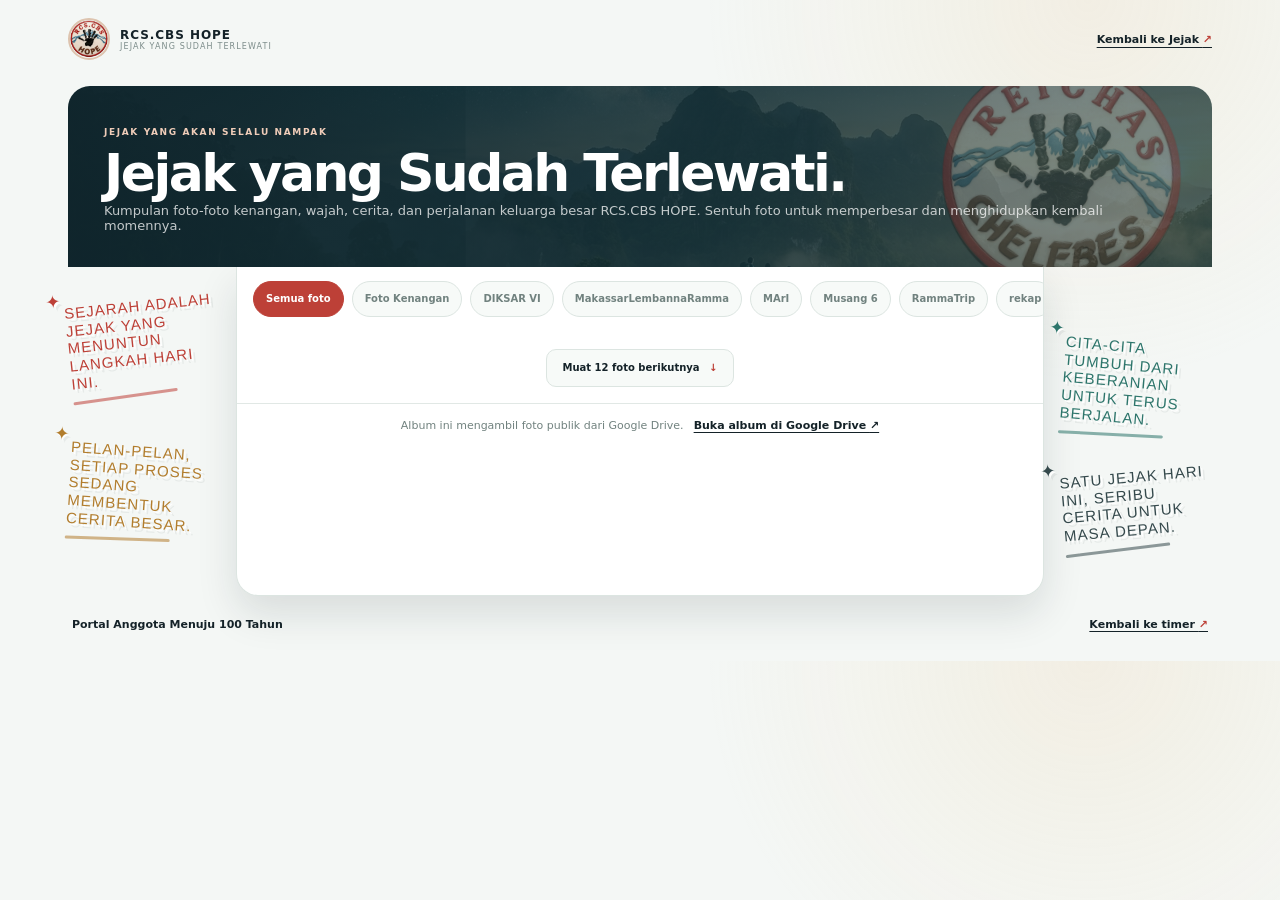
==== album.html @ d2d51b64 "Add files via upload" ====
<!doctype html>
<html lang="id">
  <head>
    <meta charset="UTF-8" />
    <meta name="viewport" content="width=device-width, initial-scale=1.0, viewport-fit=cover" />
    <meta name="theme-color" content="#10262d" />
    <meta name="description" content="Jejak yang Sudah Terlewati — kumpulan foto-foto kenangan RCS.CBS HOPE." />
    <link rel="icon" href="logo-transparent-256.png" />
    <link rel="stylesheet" href="album.css?v=12" />
    <title>Jejak yang Sudah Terlewati — RCS.CBS HOPE</title>
  </head>
  <body>
    <main class="memory-album">
      <header class="album-topbar">
        <a class="album-brand" href="jejak.html" aria-label="Kembali ke Jejak RCS.CBS HOPE">
          <img src="logo-transparent-256.png" alt="" />
          <span><b>RCS.CBS HOPE</b><small>JEJAK YANG SUDAH TERLEWATI</small></span>
        </a>
        <a class="album-back" href="jejak.html">Kembali ke Jejak <b>↗</b></a>
      </header>

      <section class="album-intro" aria-labelledby="albumTitle">
        <img class="album-logo-watermark" src="logo-album-transparent.png" alt="" aria-hidden="true" />
        <span class="album-kicker">JEJAK YANG AKAN SELALU NAMPAK</span>
        <h1 id="albumTitle">Jejak yang Sudah Terlewati.</h1>
        <p>Kumpulan foto-foto kenangan, wajah, cerita, dan perjalanan keluarga besar RCS.CBS HOPE. Sentuh foto untuk memperbesar dan menghidupkan kembali momennya.</p>
      </section>

      <div class="album-stage">
        <aside class="quote-rail quote-rail-left" aria-label="Quote sejarah dan proses">
          <p class="graffiti-note graffiti-coral">Sejarah adalah jejak yang menuntun langkah hari ini.</p>
          <p class="graffiti-note graffiti-gold">Pelan-pelan, setiap proses sedang membentuk cerita besar.</p>
        </aside>

        <section class="album-frame" aria-label="Foto kenangan dari Google Drive">
          <div class="album-controls" id="albumControls" aria-label="Filter album foto"></div>
          <div class="album-gallery" id="albumGallery" aria-live="polite">
            <p class="album-loading">Membuka jejak foto kenangan…</p>
          </div>
          <button class="load-more" id="loadMorePhotos" type="button" hidden>Muat foto berikutnya <b>↓</b></button>
          <div class="album-fallback">
            <span>Album ini mengambil foto publik dari Google Drive.</span>
            <a href="https://drive.google.com/drive/folders/15IBVf9YLB7yMwT5Z3ZABObT-MFMiNfrM?usp=drive_link" target="_blank" rel="noopener noreferrer">Buka album di Google Drive <b>↗</b></a>
          </div>
        </section>

        <aside class="quote-rail quote-rail-right" aria-label="Quote cita-cita dan masa depan">
          <p class="graffiti-note graffiti-teal">Cita-cita tumbuh dari keberanian untuk terus berjalan.</p>
          <p class="graffiti-note graffiti-ink">Satu jejak hari ini, seribu cerita untuk masa depan.</p>
        </aside>
      </div>

      <footer class="album-footer">
        <span>Portal Anggota Menuju 100 Tahun</span>
        <a href="jejak.html">Kembali ke timer <b>↗</b></a>
      </footer>
    </main>
    <div class="album-lightbox" id="albumLightbox" hidden role="dialog" aria-modal="true" aria-label="Perbesar foto kenangan">
      <button class="lightbox-close" id="lightboxClose" type="button" aria-label="Tutup foto">×</button>
      <button class="lightbox-nav lightbox-prev" id="lightboxPrev" type="button" aria-label="Foto sebelumnya">‹</button>
      <figure>
        <img id="lightboxImage" alt="" />
        <figcaption id="lightboxCaption"></figcaption>
      </figure>
      <button class="lightbox-nav lightbox-next" id="lightboxNext" type="button" aria-label="Foto berikutnya">›</button>
      <a class="lightbox-original" id="lightboxOriginal" target="_blank" rel="noopener noreferrer">Buka foto asli <b>↗</b></a>
    </div>
    <script src="album-data.js"></script>
    <script src="album.js"></script>
  </body>
</html>
---- album.css ----
:root{--ink:#142228;--muted:#71827f;--paper:#f4f7f5;--dark:#10262d;--gold:#e8c892;--coral:#f0a995}*{box-sizing:border-box}body{margin:0;background:radial-gradient(circle at 85% 0%,rgba(232,200,146,.18),transparent 30%),var(--paper);color:var(--ink);font-family:Inter,ui-sans-serif,system-ui,-apple-system,BlinkMacSystemFont,"Segoe UI",sans-serif}.memory-album{width:min(100%,1180px);margin:0 auto;padding:18px 18px 30px}.album-topbar{display:flex;align-items:center;justify-content:space-between;gap:18px;margin-bottom:26px}.album-brand{display:flex;align-items:center;gap:10px;color:var(--ink);text-decoration:none}.album-brand img{width:42px;height:42px;object-fit:cover;border-radius:50%;border:2px solid #ddc4af}.album-brand b,.album-brand small{display:block}.album-brand b{font-size:12px;letter-spacing:.08em}.album-brand small{color:#7d8d8b;font-size:8px;letter-spacing:.14em}.album-back{color:var(--ink);font-size:11px;font-weight:800;text-underline-offset:4px}.album-back b,.album-footer b{color:#bd4037}.album-intro{padding:34px 36px;border-radius:22px 22px 0 0;color:#fff;background:linear-gradient(110deg,rgba(16,38,45,.96),rgba(23,57,64,.75)),url("jejak-universe.jpg") center/cover}.album-kicker{color:#f0cdb9;font-size:9px;font-weight:850;letter-spacing:.18em}.album-intro h1{margin:8px 0 4px;font-size:clamp(30px,5vw,52px);line-height:1;letter-spacing:-.05em}.album-intro p{margin:0;color:rgba(255,255,255,.75);font-size:13px}.album-stage{display:grid;grid-template-columns:150px minmax(0,1fr) 150px;gap:18px;align-items:stretch}.album-frame{grid-column:2;overflow:hidden;border:1px solid #dce5e1;border-top:0;border-radius:0 0 22px 22px;background:#fff;box-shadow:0 18px 40px rgba(20,34,40,.12)}.album-frame iframe{display:block;width:100%;height:620px;border:0;background:#fff}.album-fallback{display:flex;align-items:center;justify-content:center;gap:10px;padding:15px 18px;border-top:1px solid #e1e8e5;color:var(--muted);font-size:11px}.album-fallback a{color:var(--ink);font-weight:800;text-underline-offset:3px}.quote-rail{display:flex;flex-direction:column;justify-content:space-around;gap:30px;padding:22px 0 46px}.quote-rail-right{padding-top:72px}.graffiti-note{position:relative;margin:0;font-family:Impact,"Arial Black",sans-serif;font-size:15px;line-height:1.18;letter-spacing:.07em;text-transform:uppercase;transform:rotate(-4deg);text-shadow:2px 2px 0 rgba(255,255,255,.9),4px 4px 0 rgba(20,34,40,.06)}.graffiti-note::before{content:"✦";position:absolute;left:-18px;top:-14px;font-family:Georgia,serif;font-size:18px}.graffiti-note::after{content:"";display:block;width:70%;height:3px;margin-top:8px;border-radius:99px;background:currentColor;opacity:.55;transform:rotate(-2deg)}.graffiti-coral{color:#bd4037;transform:rotate(-6deg)}.graffiti-gold{color:#b27d2d;transform:rotate(4deg)}.graffiti-teal{color:#2d756b;transform:rotate(5deg)}.graffiti-ink{color:#35494c;transform:rotate(-5deg)}.album-footer{display:flex;align-items:center;justify-content:space-between;gap:16px;padding:22px 4px 0;color:var(--muted);font-size:11px}.album-footer span{font-weight:750;color:var(--ink)}.album-footer a{color:var(--ink);font-weight:800;text-underline-offset:3px}@media(max-width:700px){.memory-album{padding:10px 12px 22px}.album-topbar{margin-bottom:18px}.album-back{font-size:10px}.album-intro{padding:26px 18px 24px;border-radius:18px 18px 0 0}.album-intro h1{font-size:31px}.album-intro p{font-size:11px;line-height:1.45}.album-stage{display:block}.quote-rail{display:none}.album-frame{border-radius:0 0 18px 18px}.album-frame iframe{height:68vh;min-height:470px}.album-fallback{align-items:flex-start;flex-direction:column;gap:5px;padding:13px 16px}.album-footer{align-items:flex-start;flex-direction:column;padding:18px 3px 0}}

.album-controls{display:flex;gap:8px;padding:14px 16px 0;overflow-x:auto;scrollbar-width:thin;background:#fff}.album-filter{flex:0 0 auto;min-height:36px;padding:0 12px;border:1px solid #dce5e1;border-radius:999px;background:#f7faf8;color:var(--muted);font:800 10px/1 Inter,ui-sans-serif,system-ui,sans-serif;white-space:nowrap}.album-filter.is-active{border-color:#bd4037;background:#bd4037;color:#fff}.album-gallery{display:grid;grid-template-columns:repeat(3,minmax(0,1fr));gap:12px;padding:16px;max-height:620px;overflow:auto;background:#fff}.album-loading{grid-column:1/-1;margin:0;padding:70px 16px;text-align:center;color:var(--muted);font-size:12px}.album-photo{display:block;min-width:0;padding:0;border:1px solid #e1e8e5;border-radius:12px;background:#f4f7f5;color:var(--ink);overflow:hidden;text-align:left;cursor:zoom-in;box-shadow:0 5px 14px rgba(20,34,40,.05);transition:transform .18s ease,box-shadow .18s ease}.album-photo:hover,.album-photo:focus-visible{transform:translateY(-3px);box-shadow:0 12px 22px rgba(20,34,40,.13);outline:2px solid rgba(189,64,55,.35);outline-offset:2px}.album-photo img{display:block;width:100%;aspect-ratio:4/3;object-fit:cover;background:#e7ece9}.album-photo span{display:block;min-height:28px;padding:8px 9px 10px;color:var(--ink);font-size:10px;font-weight:750;line-height:1.3;overflow-wrap:anywhere}.album-lightbox{position:fixed;inset:0;z-index:20;display:grid;place-items:center;padding:42px 70px 62px;background:rgba(7,18,22,.9);backdrop-filter:blur(10px)}.album-lightbox[hidden]{display:none}.album-lightbox figure{display:grid;justify-items:center;gap:10px;max-width:min(1100px,90vw);max-height:84vh;margin:0;overflow:auto}.album-lightbox img{display:block;max-width:88vw;max-height:76vh;border:1px solid rgba(232,200,146,.65);border-radius:12px;object-fit:contain;cursor:zoom-in;box-shadow:0 18px 55px rgba(0,0,0,.35);transition:transform .2s ease}.album-lightbox img.is-zoomed{max-width:none;max-height:none;transform:scale(1.65);cursor:zoom-out}.album-lightbox figcaption{color:rgba(255,255,255,.8);font-size:11px;text-align:center}.lightbox-close,.lightbox-nav{position:absolute;z-index:1;border:1px solid rgba(255,255,255,.25);background:rgba(255,255,255,.1);color:#fff;cursor:pointer}.lightbox-close{top:16px;right:18px;width:42px;height:42px;border-radius:50%;font-size:28px;line-height:1}.lightbox-nav{top:50%;width:46px;height:56px;margin-top:-28px;border-radius:12px;font-size:40px;line-height:1}.lightbox-prev{left:16px}.lightbox-next{right:16px}.lightbox-original{position:absolute;bottom:18px;left:50%;transform:translateX(-50%);color:#f6dda4;font-size:11px;font-weight:800;text-underline-offset:4px;white-space:nowrap}.lightbox-original b{color:#f0a995}body.is-lightbox-open{overflow:hidden}@media(max-width:700px){.album-controls{padding:12px 12px 0}.album-gallery{grid-template-columns:repeat(2,minmax(0,1fr));gap:9px;max-height:68vh;min-height:470px;padding:12px}.album-photo{border-radius:10px}.album-photo span{padding:7px 8px 9px;font-size:9px}.album-lightbox{padding:52px 12px 58px}.album-lightbox figure{max-width:100%;max-height:82vh}.album-lightbox img{max-width:94vw;max-height:72vh;border-radius:9px}.album-lightbox img.is-zoomed{transform:scale(1.35)}.lightbox-close{top:12px;right:12px}.lightbox-prev{left:8px}.lightbox-next{right:8px}.lightbox-original{bottom:14px}}
@media(prefers-reduced-motion:reduce){.album-photo,.album-lightbox img{transition:none}}

.album-card{min-width:0;border:1px solid #e1e8e5;border-radius:12px;background:#f4f7f5;overflow:hidden;box-shadow:0 5px 14px rgba(20,34,40,.05)}.album-card .album-photo{width:100%;border:0;border-radius:0;box-shadow:none}.album-card .album-photo:hover,.album-card .album-photo:focus-visible{transform:none;box-shadow:none;outline:2px solid rgba(189,64,55,.35);outline-offset:-2px}.album-whatsapp{display:flex;width:100%;align-items:center;justify-content:center;gap:5px;min-height:32px;padding:0;border:0;border-top:1px solid #dce5e1;background:#e8f1ec;color:#237353;font:850 10px/1 Inter,ui-sans-serif,system-ui,sans-serif;text-decoration:none;cursor:pointer}.album-whatsapp:hover,.album-whatsapp:focus-visible{background:#d9eee2;color:#14583e;outline:none}.album-whatsapp b{font-size:13px}.album-card .album-photo span{padding-bottom:8px}@media(max-width:700px){.album-card{border-radius:10px}.album-whatsapp{min-height:30px;font-size:9px}}

.album-filter,.album-photo,.album-whatsapp,.lightbox-close,.lightbox-nav{touch-action:manipulation;-webkit-tap-highlight-color:transparent}@media(max-width:700px){.album-controls{position:sticky;top:0;z-index:3;background:#fff;box-shadow:0 4px 10px rgba(20,34,40,.06)}.album-gallery{max-height:none;min-height:0;overflow:visible}.album-lightbox img{touch-action:pinch-zoom}.album-photo img{aspect-ratio:4/3}}

.load-more{display:block;margin:0 auto 16px;min-height:38px;padding:0 16px;border:1px solid #dce5e1;border-radius:10px;background:#f7faf8;color:var(--ink);font:800 10px/1 Inter,ui-sans-serif,system-ui,sans-serif;cursor:pointer}.load-more:hover,.load-more:focus-visible{border-color:#bd4037;background:#fff4f1;outline:none}.load-more b{margin-left:6px;color:#bd4037}@media(max-width:700px){.load-more{width:calc(100% - 24px);margin-bottom:14px}}

.album-intro{position:relative;overflow:hidden}.album-logo-watermark{position:absolute;z-index:0;right:28px;top:50%;width:245px;height:245px;object-fit:contain;transform:translateY(-50%) rotate(8deg);opacity:.28;filter:saturate(.9) contrast(1.05);pointer-events:none}.album-intro>*:not(.album-logo-watermark){position:relative;z-index:1}@media(max-width:700px){.album-logo-watermark{right:12px;top:50%;width:104px;height:104px;opacity:.2;transform:translateY(-50%)}}
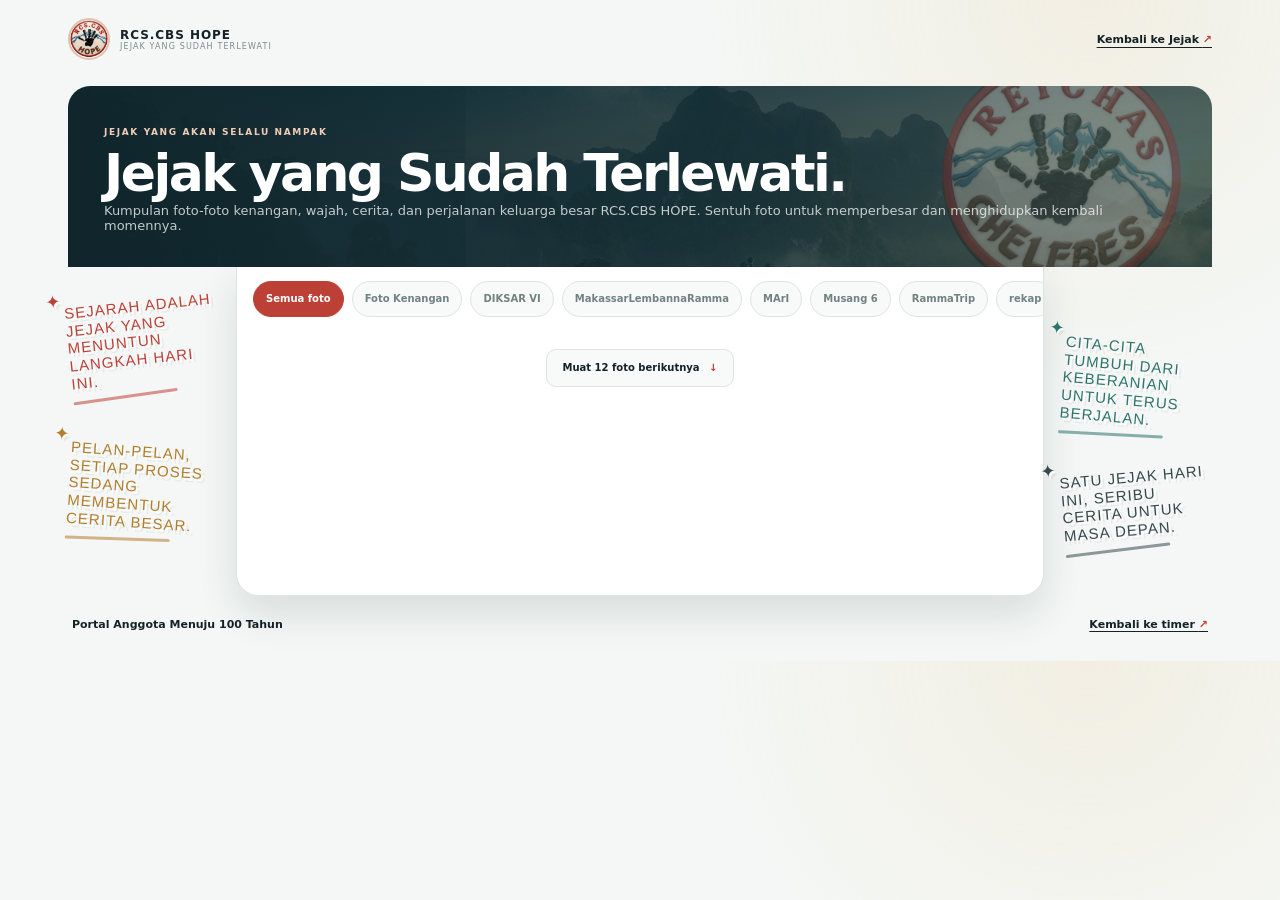
==== commit abe82a35: "Add files via upload" ====
--- a/album.html
+++ b/album.html
@@ -32,16 +32,12 @@
           <p class="graffiti-note graffiti-gold">Pelan-pelan, setiap proses sedang membentuk cerita besar.</p>
         </aside>
 
-        <section class="album-frame" aria-label="Foto kenangan dari Google Drive">
+        <section class="album-frame" aria-label="Galeri foto kenangan">
           <div class="album-controls" id="albumControls" aria-label="Filter album foto"></div>
           <div class="album-gallery" id="albumGallery" aria-live="polite">
             <p class="album-loading">Membuka jejak foto kenangan…</p>
           </div>
           <button class="load-more" id="loadMorePhotos" type="button" hidden>Muat foto berikutnya <b>↓</b></button>
-          <div class="album-fallback">
-            <span>Album ini mengambil foto publik dari Google Drive.</span>
-            <a href="https://drive.google.com/drive/folders/15IBVf9YLB7yMwT5Z3ZABObT-MFMiNfrM?usp=drive_link" target="_blank" rel="noopener noreferrer">Buka album di Google Drive <b>↗</b></a>
-          </div>
         </section>
 
         <aside class="quote-rail quote-rail-right" aria-label="Quote cita-cita dan masa depan">
